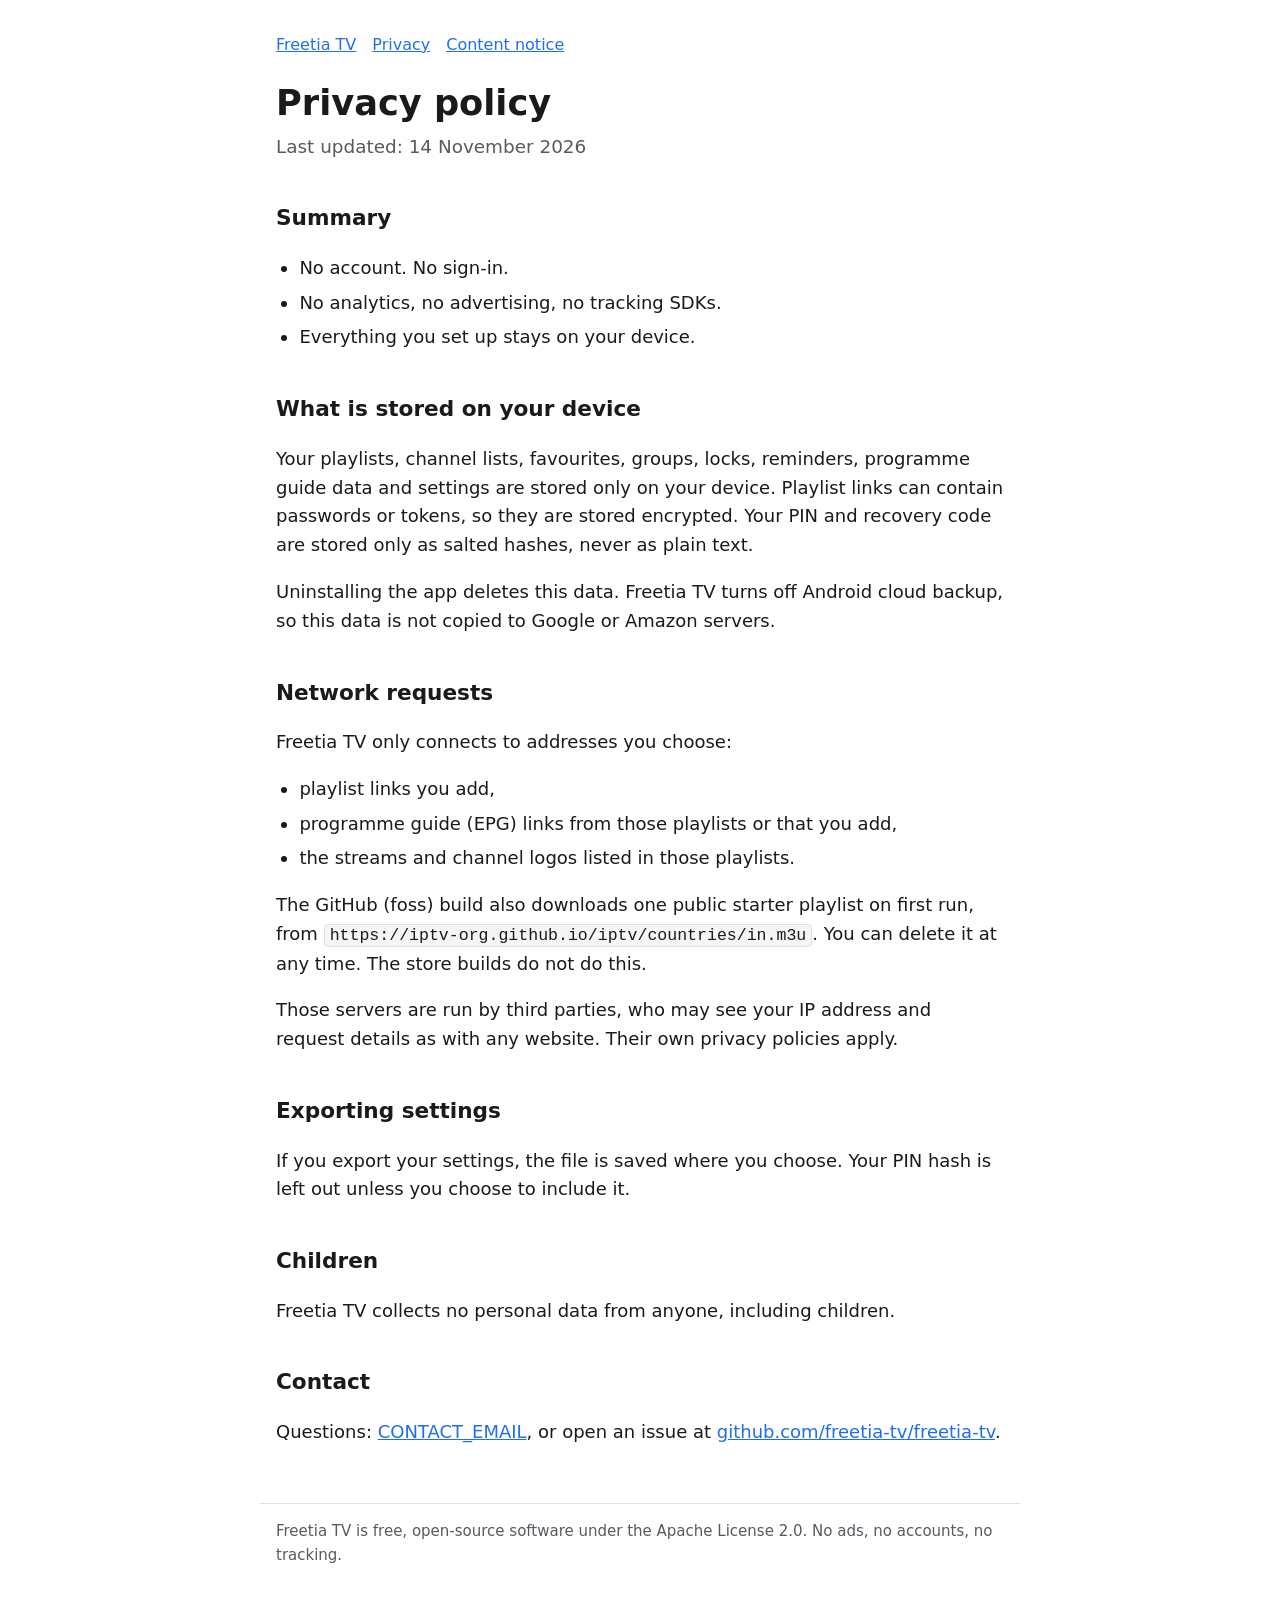
==== docs/privacy.html @ e84ae9d2 "Initial commit V1.0" ====
<!doctype html>
<html lang="en">
<head>
<meta charset="utf-8">
<meta name="viewport" content="width=device-width, initial-scale=1">
<title>Freetia TV Privacy</title>
<meta name="description" content="Freetia TV privacy policy">
<link rel="stylesheet" href="style.css">
</head>
<body>
<header>
  <nav><a href="index.html">Freetia TV</a><a href="privacy.html">Privacy</a><a href="content-notice.html">Content notice</a></nav>
</header>
<main>
  <h1>Privacy policy</h1>
  <p class="lead">Last updated: 14 November 2026</p>

  <h2>Summary</h2>
  <ul>
    <li>No account. No sign-in.</li>
    <li>No analytics, no advertising, no tracking SDKs.</li>
    <li>Everything you set up stays on your device.</li>
  </ul>

  <h2>What is stored on your device</h2>
  <p>Your playlists, channel lists, favourites, groups, locks, reminders, programme guide data and settings are stored only on your device. Playlist links can contain passwords or tokens, so they are stored encrypted. Your PIN and recovery code are stored only as salted hashes, never as plain text.</p>
  <p>Uninstalling the app deletes this data. Freetia TV turns off Android cloud backup, so this data is not copied to Google or Amazon servers.</p>

  <h2>Network requests</h2>
  <p>Freetia TV only connects to addresses you choose:</p>
  <ul>
    <li>playlist links you add,</li>
    <li>programme guide (EPG) links from those playlists or that you add,</li>
    <li>the streams and channel logos listed in those playlists.</li>
  </ul>
  <p>The GitHub (foss) build also downloads one public starter playlist on first run, from <code>https://iptv-org.github.io/iptv/countries/in.m3u</code>. You can delete it at any time. The store builds do not do this.</p>
  <p>Those servers are run by third parties, who may see your IP address and request details as with any website. Their own privacy policies apply.</p>

  <h2>Exporting settings</h2>
  <p>If you export your settings, the file is saved where you choose. Your PIN hash is left out unless you choose to include it.</p>

  <h2>Children</h2>
  <p>Freetia TV collects no personal data from anyone, including children.</p>

  <h2>Contact</h2>
  <p>Questions: <a href="mailto:CONTACT_EMAIL">CONTACT_EMAIL</a>, or open an issue at <a href="https://github.com/freetia-tv/freetia-tv/issues">github.com/freetia-tv/freetia-tv</a>.</p>
</main>
<footer>
  <p>Freetia TV is free, open-source software under the Apache License 2.0. No ads, no accounts, no tracking.</p>
</footer>
</body>
</html>
---- docs/style.css ----
:root {
  --bg: #ffffff;
  --fg: #1a1a1a;
  --muted: #555b61;
  --card: #f3f5f7;
  --border: #dde1e5;
  --accent: #1f6feb;
  --accent-fg: #ffffff;
}
@media (prefers-color-scheme: dark) {
  :root {
    --bg: #121416;
    --fg: #eceff1;
    --muted: #a7b0b8;
    --card: #1c2024;
    --border: #2c3238;
    --accent: #58a6ff;
    --accent-fg: #0b0d0f;
  }
}
* { box-sizing: border-box; }
html { -webkit-text-size-adjust: 100%; }
body {
  margin: 0;
  background: var(--bg);
  color: var(--fg);
  font: 18px/1.6 system-ui, -apple-system, "Segoe UI", Roboto, sans-serif;
}
main, header, footer { max-width: 760px; margin: 0 auto; padding: 0 16px; }
header { padding-top: 32px; }
header nav { display: flex; flex-wrap: wrap; gap: 16px; font-size: 16px; }
h1 { font-size: 2.2rem; line-height: 1.2; margin: 24px 0 8px; }
h2 { font-size: 1.35rem; margin-top: 40px; }
p.lead { font-size: 1.15rem; color: var(--muted); margin-top: 0; }
a { color: var(--accent); }
.button {
  display: inline-block;
  padding: 12px 22px;
  border-radius: 8px;
  background: var(--accent);
  color: var(--accent-fg);
  text-decoration: none;
  font-weight: 600;
  min-height: 48px;
}
.card {
  background: var(--card);
  border: 1px solid var(--border);
  border-radius: 10px;
  padding: 16px 20px;
  margin: 16px 0;
}
ol, ul { padding-left: 1.3em; }
li { margin: 6px 0; }
code {
  font-family: ui-monospace, Consolas, monospace;
  font-size: 0.92em;
  background: var(--card);
  border: 1px solid var(--border);
  border-radius: 4px;
  padding: 1px 5px;
  overflow-wrap: anywhere;
}
footer {
  margin-top: 56px;
  padding-bottom: 32px;
  border-top: 1px solid var(--border);
  color: var(--muted);
  font-size: 15px;
}
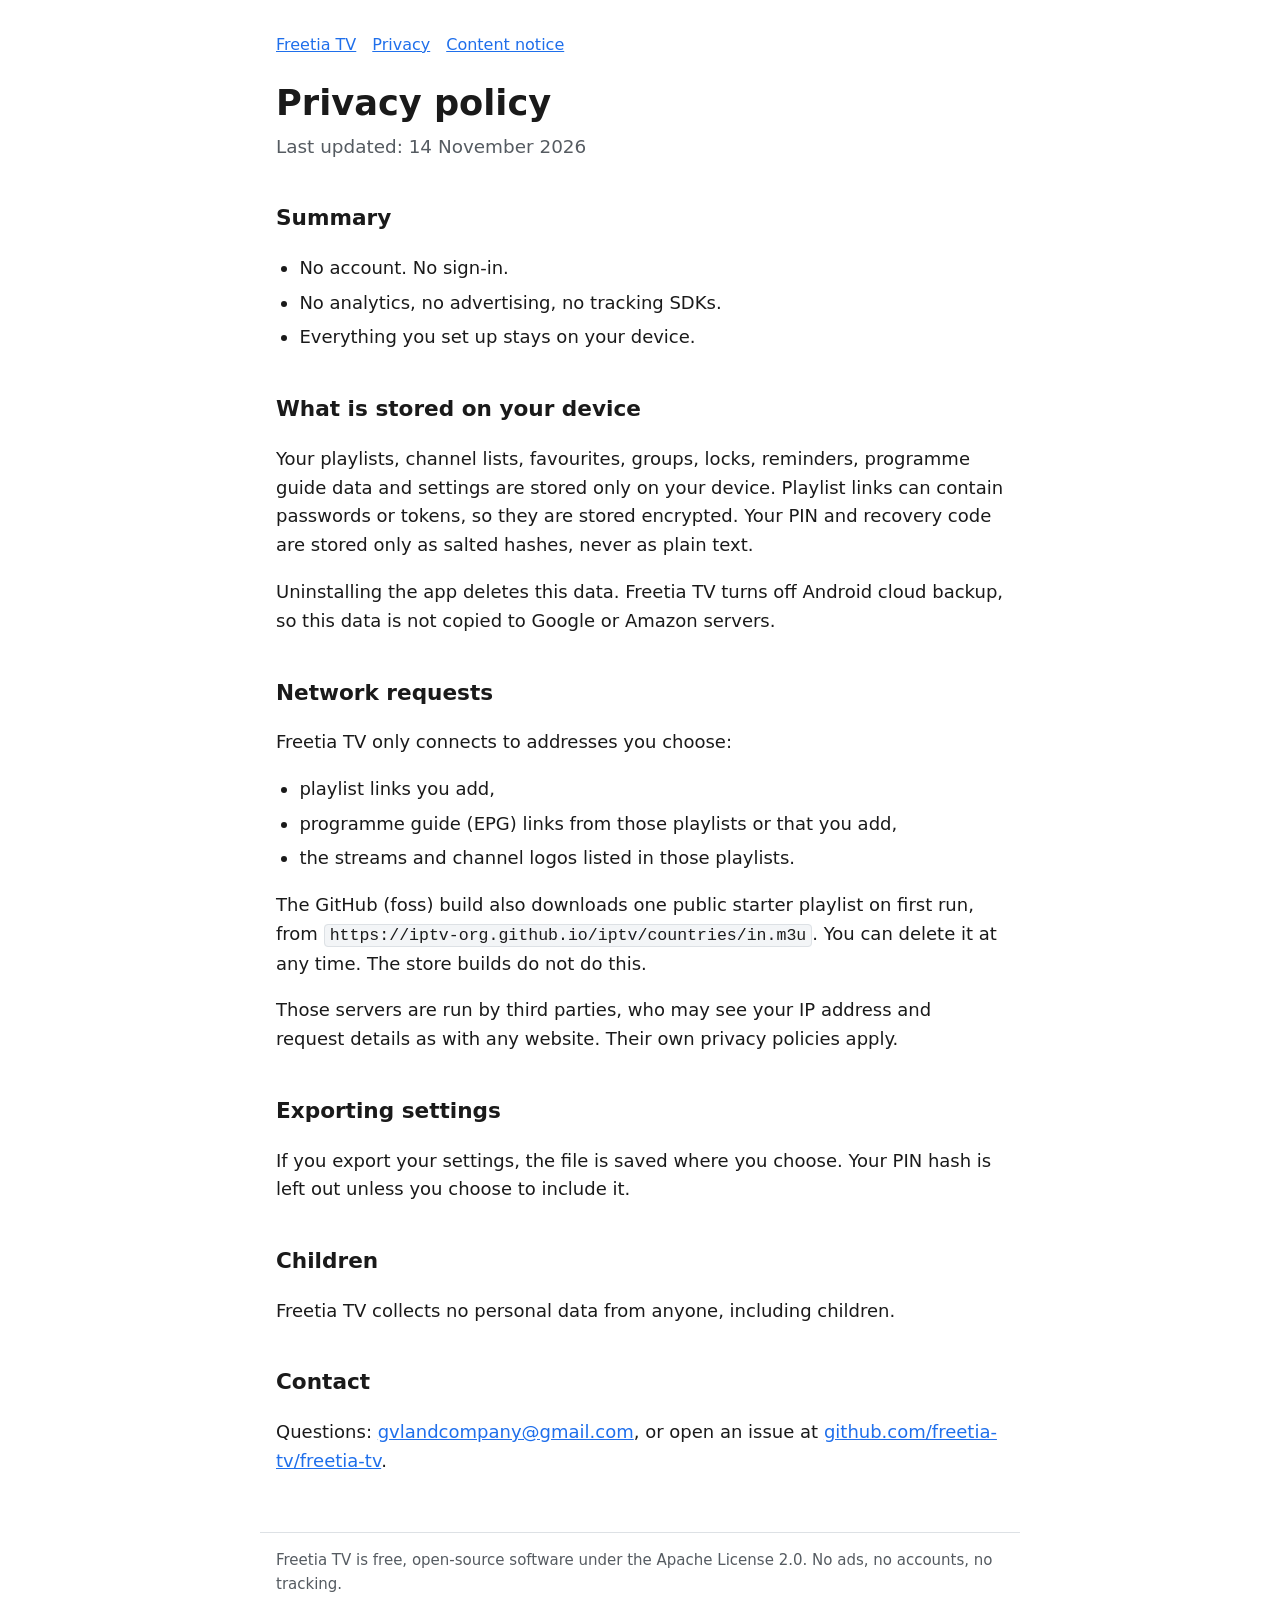
==== commit 51759c4c: "push" ====
--- a/docs/privacy.html
+++ b/docs/privacy.html
@@ -43,7 +43,7 @@
   <p>Freetia TV collects no personal data from anyone, including children.</p>
 
   <h2>Contact</h2>
-  <p>Questions: <a href="mailto:CONTACT_EMAIL">CONTACT_EMAIL</a>, or open an issue at <a href="https://github.com/freetia-tv/freetia-tv/issues">github.com/freetia-tv/freetia-tv</a>.</p>
+  <p>Questions: <a href="mailto:gvlandcompany@gmail.com">gvlandcompany@gmail.com</a>, or open an issue at <a href="https://github.com/freetia-tv/freetia-tv/issues">github.com/freetia-tv/freetia-tv</a>.</p>
 </main>
 <footer>
   <p>Freetia TV is free, open-source software under the Apache License 2.0. No ads, no accounts, no tracking.</p>
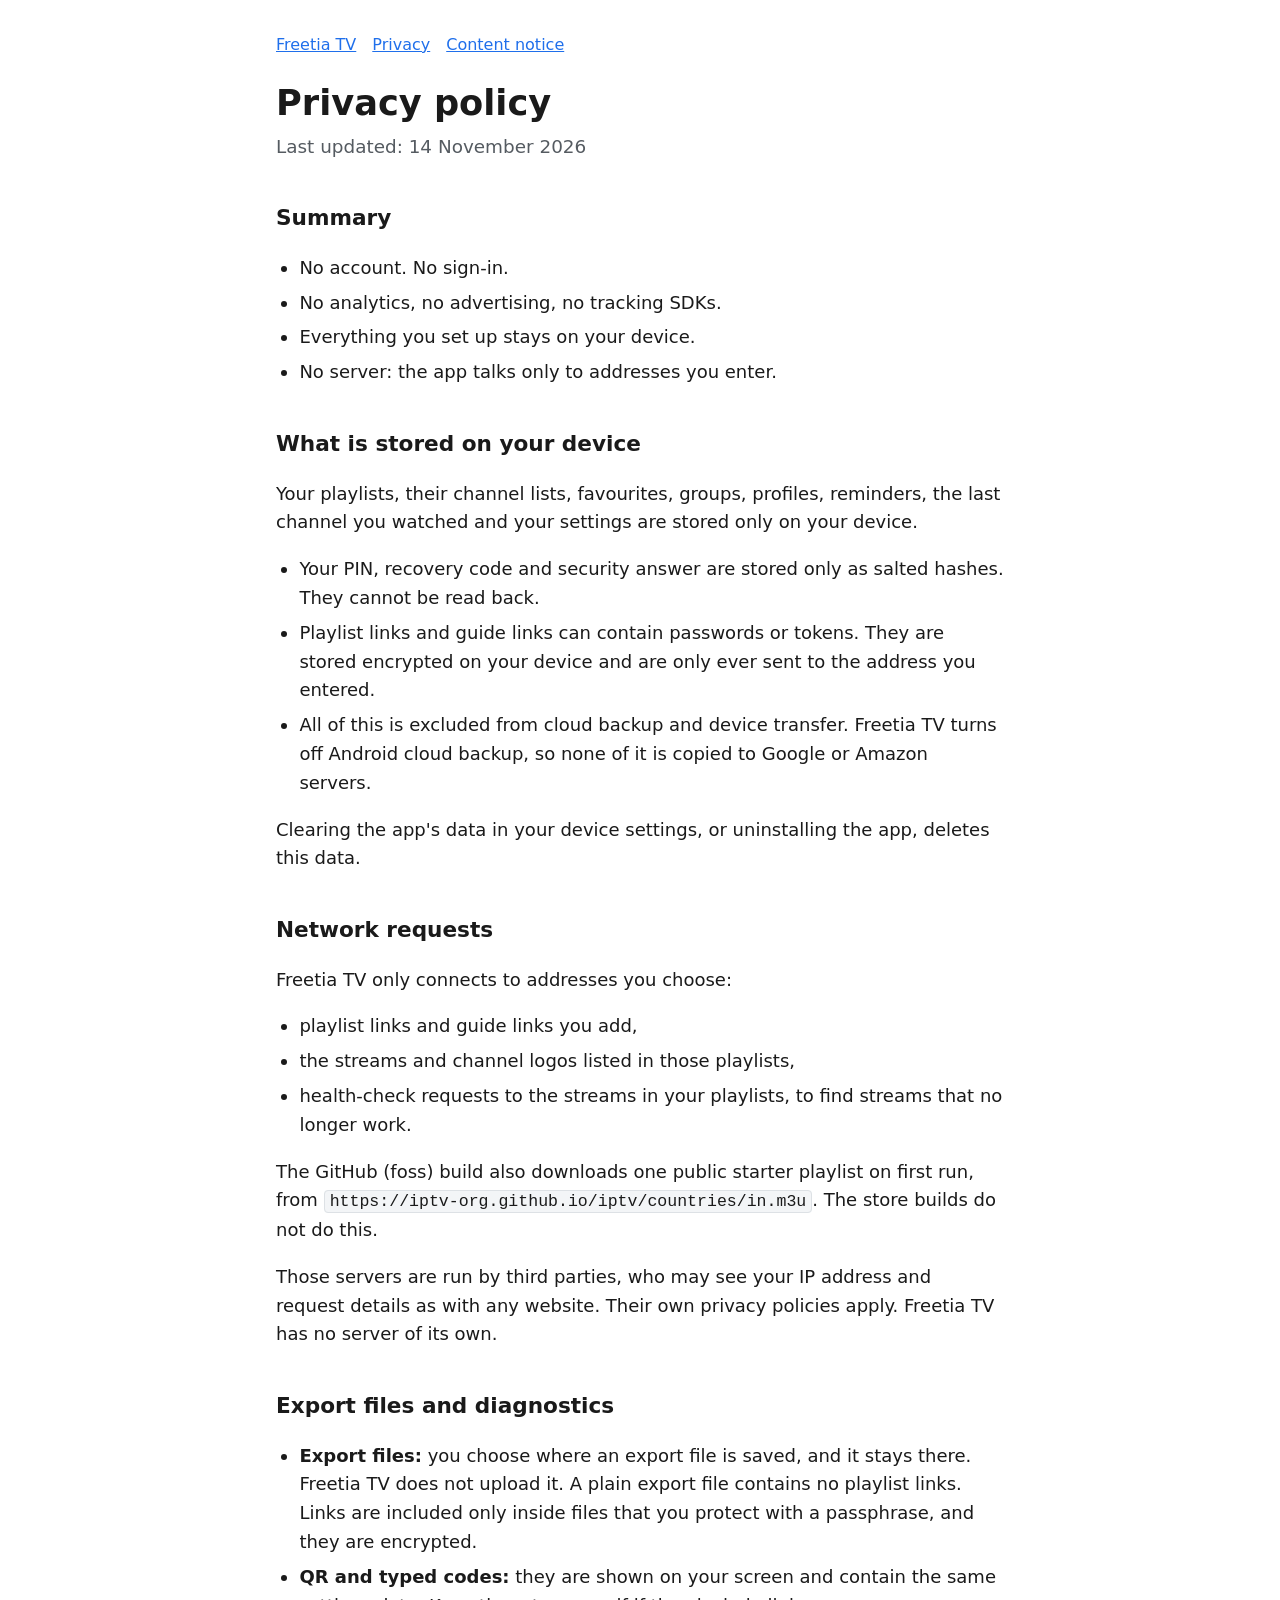
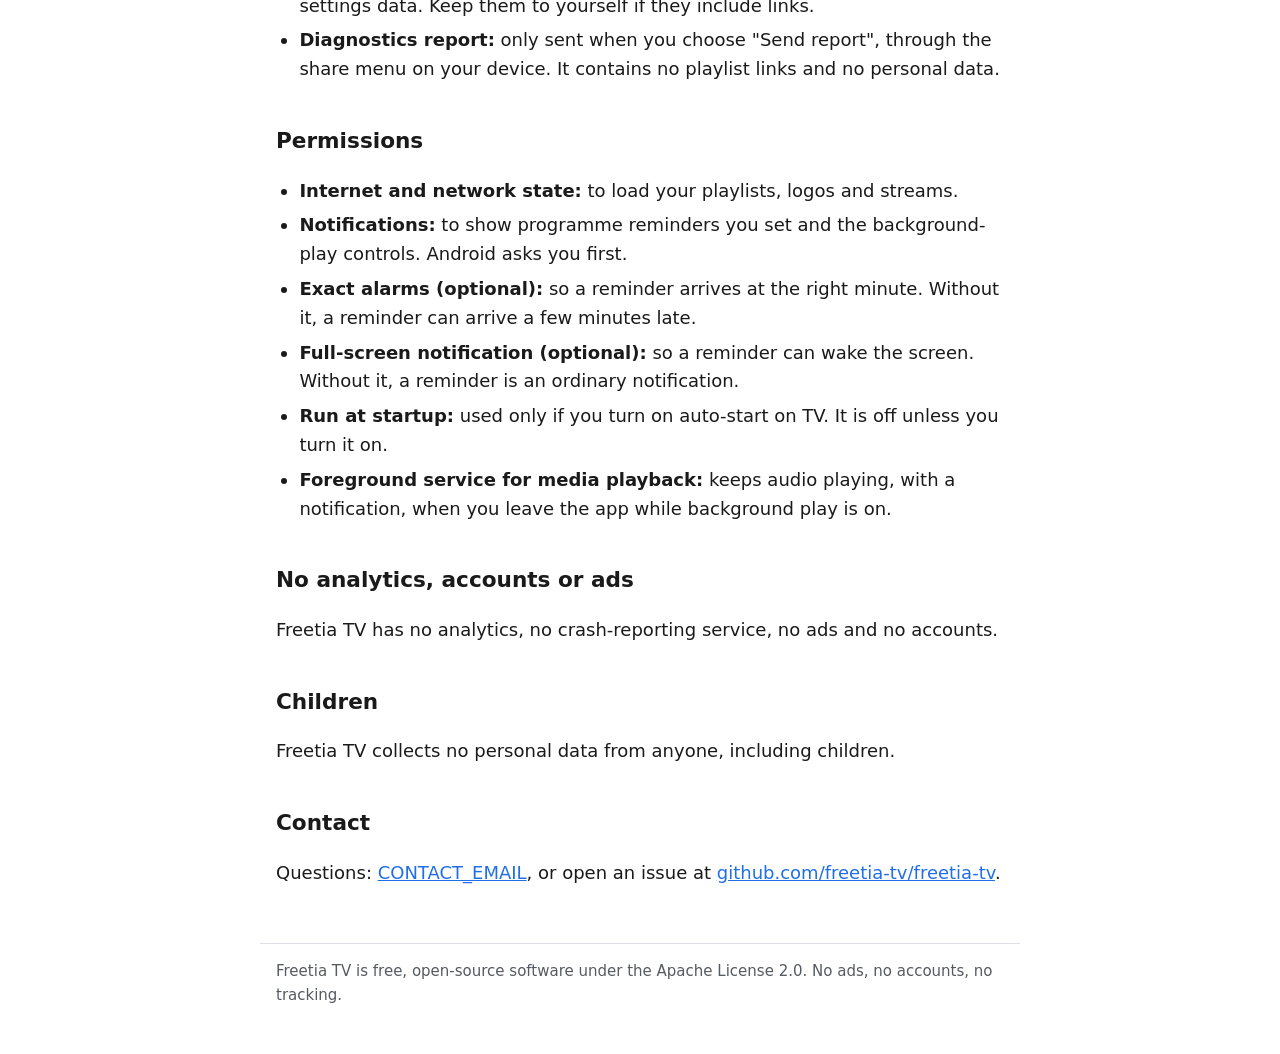
==== commit 16676939: "added features" ====
--- a/docs/privacy.html
+++ b/docs/privacy.html
@@ -20,30 +20,53 @@
     <li>No account. No sign-in.</li>
     <li>No analytics, no advertising, no tracking SDKs.</li>
     <li>Everything you set up stays on your device.</li>
+    <li>No server: the app talks only to addresses you enter.</li>
   </ul>
 
   <h2>What is stored on your device</h2>
-  <p>Your playlists, channel lists, favourites, groups, locks, reminders, programme guide data and settings are stored only on your device. Playlist links can contain passwords or tokens, so they are stored encrypted. Your PIN and recovery code are stored only as salted hashes, never as plain text.</p>
-  <p>Uninstalling the app deletes this data. Freetia TV turns off Android cloud backup, so this data is not copied to Google or Amazon servers.</p>
+  <p>Your playlists, their channel lists, favourites, groups, profiles, reminders, the last channel you watched and your settings are stored only on your device.</p>
+  <ul>
+    <li>Your PIN, recovery code and security answer are stored only as salted hashes. They cannot be read back.</li>
+    <li>Playlist links and guide links can contain passwords or tokens. They are stored encrypted on your device and are only ever sent to the address you entered.</li>
+    <li>All of this is excluded from cloud backup and device transfer. Freetia TV turns off Android cloud backup, so none of it is copied to Google or Amazon servers.</li>
+  </ul>
+  <p>Clearing the app's data in your device settings, or uninstalling the app, deletes this data.</p>
 
   <h2>Network requests</h2>
   <p>Freetia TV only connects to addresses you choose:</p>
   <ul>
-    <li>playlist links you add,</li>
-    <li>programme guide (EPG) links from those playlists or that you add,</li>
-    <li>the streams and channel logos listed in those playlists.</li>
+    <li>playlist links and guide links you add,</li>
+    <li>the streams and channel logos listed in those playlists,</li>
+    <li>health-check requests to the streams in your playlists, to find streams that no longer work.</li>
   </ul>
-  <p>The GitHub (foss) build also downloads one public starter playlist on first run, from <code>https://iptv-org.github.io/iptv/countries/in.m3u</code>. You can delete it at any time. The store builds do not do this.</p>
-  <p>Those servers are run by third parties, who may see your IP address and request details as with any website. Their own privacy policies apply.</p>
+  <p>The GitHub (foss) build also downloads one public starter playlist on first run, from <code>https://iptv-org.github.io/iptv/countries/in.m3u</code>. The store builds do not do this.</p>
+  <p>Those servers are run by third parties, who may see your IP address and request details as with any website. Their own privacy policies apply. Freetia TV has no server of its own.</p>
 
-  <h2>Exporting settings</h2>
-  <p>If you export your settings, the file is saved where you choose. Your PIN hash is left out unless you choose to include it.</p>
+  <h2>Export files and diagnostics</h2>
+  <ul>
+    <li><strong>Export files:</strong> you choose where an export file is saved, and it stays there. Freetia TV does not upload it. A plain export file contains no playlist links. Links are included only inside files that you protect with a passphrase, and they are encrypted.</li>
+    <li><strong>QR and typed codes:</strong> they are shown on your screen and contain the same settings data. Keep them to yourself if they include links.</li>
+    <li><strong>Diagnostics report:</strong> only sent when you choose "Send report", through the share menu on your device. It contains no playlist links and no personal data.</li>
+  </ul>
+
+  <h2>Permissions</h2>
+  <ul>
+    <li><strong>Internet and network state:</strong> to load your playlists, logos and streams.</li>
+    <li><strong>Notifications:</strong> to show programme reminders you set and the background-play controls. Android asks you first.</li>
+    <li><strong>Exact alarms (optional):</strong> so a reminder arrives at the right minute. Without it, a reminder can arrive a few minutes late.</li>
+    <li><strong>Full-screen notification (optional):</strong> so a reminder can wake the screen. Without it, a reminder is an ordinary notification.</li>
+    <li><strong>Run at startup:</strong> used only if you turn on auto-start on TV. It is off unless you turn it on.</li>
+    <li><strong>Foreground service for media playback:</strong> keeps audio playing, with a notification, when you leave the app while background play is on.</li>
+  </ul>
+
+  <h2>No analytics, accounts or ads</h2>
+  <p>Freetia TV has no analytics, no crash-reporting service, no ads and no accounts.</p>
 
   <h2>Children</h2>
   <p>Freetia TV collects no personal data from anyone, including children.</p>
 
   <h2>Contact</h2>
-  <p>Questions: <a href="mailto:gvlandcompany@gmail.com">gvlandcompany@gmail.com</a>, or open an issue at <a href="https://github.com/freetia-tv/freetia-tv/issues">github.com/freetia-tv/freetia-tv</a>.</p>
+  <p>Questions: <a href="mailto:CONTACT_EMAIL">CONTACT_EMAIL</a>, or open an issue at <a href="https://github.com/freetia-tv/freetia-tv/issues">github.com/freetia-tv/freetia-tv</a>.</p>
 </main>
 <footer>
   <p>Freetia TV is free, open-source software under the Apache License 2.0. No ads, no accounts, no tracking.</p>
